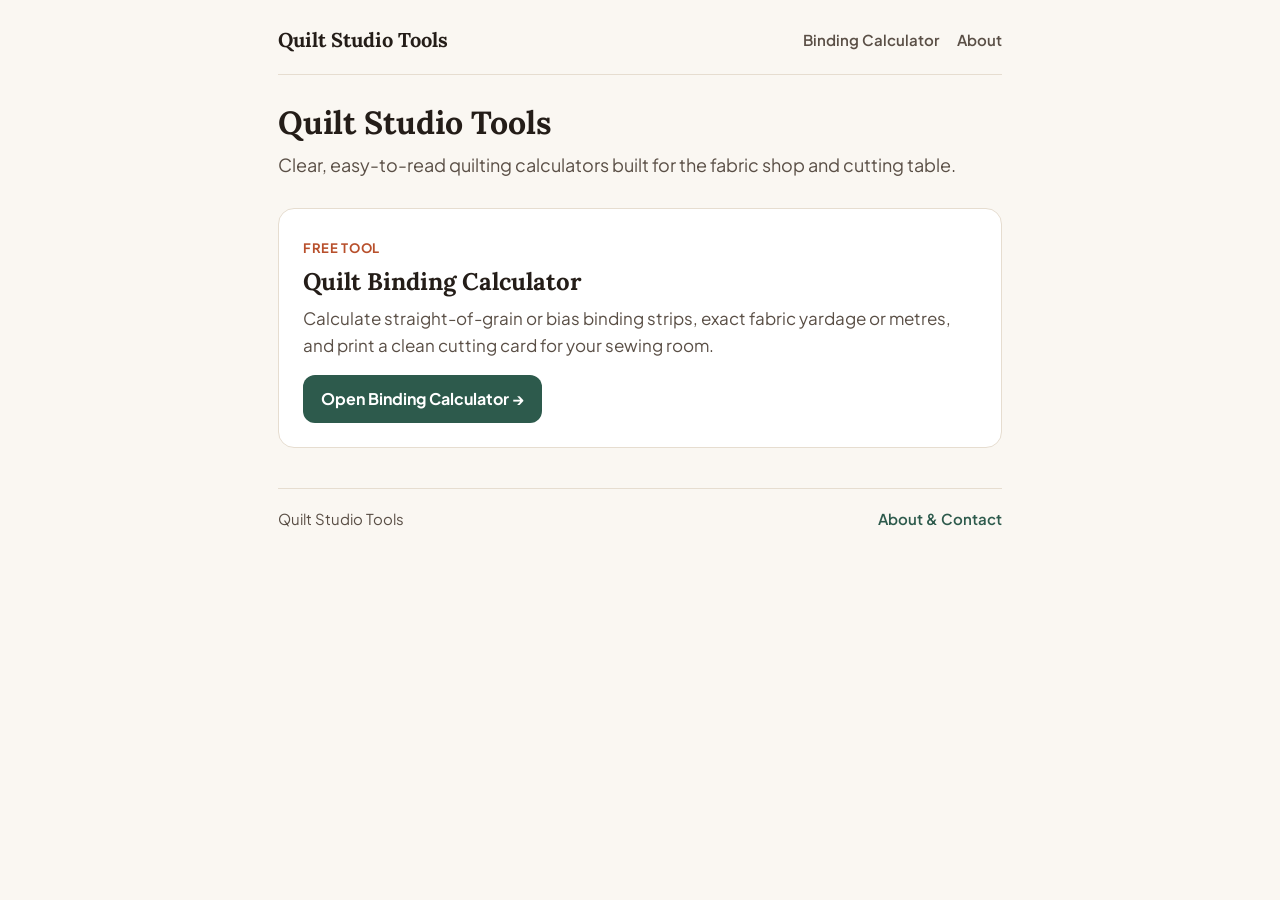
==== index.html @ 8af9d9d3 "Initial build: Quilt Binding Calculator static site" ====
<!DOCTYPE html>
<html lang="en">
<head>
  <meta charset="UTF-8" />
  <meta name="viewport" content="width=device-width, initial-scale=1.0" />
  <title>Quilt Studio Tools — Practical Quilting Calculators</title>
  <meta name="description" content="Simple, mobile-friendly quilting calculators designed for the fabric shop and sewing room." />
  <link rel="preconnect" href="https://fonts.googleapis.com" />
  <link rel="preconnect" href="https://fonts.gstatic.com" crossorigin />
  <link href="https://fonts.googleapis.com/css2?family=Lora:wght@600;700&family=Plus+Jakarta+Sans:wght@400;500;600;700&display=swap" rel="stylesheet" />
  <link rel="stylesheet" href="./shared/site.css" />
  <script defer src="./config/analytics.js"></script>
</head>
<body>
  <div class="wrap">
    <nav class="top-nav" aria-label="Primary navigation">
      <a class="brand" href="./">Quilt Studio Tools</a>
      <div class="nav-links">
        <a href="./quilt-binding-calculator/">Binding Calculator</a>
        <a href="./about/">About</a>
      </div>
    </nav>

    <header class="hero">
      <h1>Quilt Studio Tools</h1>
      <p>Clear, easy-to-read quilting calculators built for the fabric shop and cutting table.</p>
    </header>

    <main>
      <a class="tool-card" href="./quilt-binding-calculator/">
        <span class="tool-tag">Free Tool</span>
        <h2>Quilt Binding Calculator</h2>
        <p>Calculate straight-of-grain or bias binding strips, exact fabric yardage or metres, and print a clean cutting card for your sewing room.</p>
        <span class="tool-cta">Open Binding Calculator →</span>
      </a>
    </main>

    <footer class="site-footer">
      <span>Quilt Studio Tools</span>
      <a href="./about/">About &amp; Contact</a>
    </footer>
  </div>
</body>
</html>
---- shared/site.css ----
:root {
  --bg-page: #FAF7F2;
  --bg-card: #FFFFFF;
  --bg-subtle: #F4EFE6;
  --border-card: #E6DDD0;
  --text-primary: #241D18;
  --text-secondary: #5A4F46;
  --accent-green: #2D5A4C;
  --accent-green-hover: #23473C;
  --accent-terracotta: #B8502C;
  --font-serif: "Lora", Georgia, "Times New Roman", serif;
  --font-sans: "Plus Jakarta Sans", -apple-system, BlinkMacSystemFont, "Segoe UI", Roboto, sans-serif;
}

*,
*::before,
*::after {
  box-sizing: border-box;
}

body {
  margin: 0;
  background-color: var(--bg-page);
  color: var(--text-primary);
  font-family: var(--font-sans);
  font-size: 17px;
  line-height: 1.6;
  -webkit-font-smoothing: antialiased;
}

h1, h2 {
  font-family: var(--font-serif);
  margin: 0;
  line-height: 1.25;
}

p {
  margin: 0;
}

.wrap {
  max-width: 760px;
  margin: 0 auto;
  padding: 24px 18px 64px;
}

.top-nav {
  display: flex;
  align-items: center;
  justify-content: space-between;
  gap: 16px;
  padding-bottom: 18px;
  margin-bottom: 28px;
  border-bottom: 1px solid var(--border-card);
}

.brand {
  font-family: var(--font-serif);
  font-size: 20px;
  font-weight: 700;
  color: var(--text-primary);
  text-decoration: none;
}

.nav-links {
  display: flex;
  gap: 18px;
  font-size: 15px;
  font-weight: 600;
}

.nav-links a {
  color: var(--text-secondary);
  text-decoration: none;
}

.nav-links a:hover {
  color: var(--accent-green);
  text-decoration: underline;
}

.hero {
  margin-bottom: 28px;
}

.hero h1 {
  font-size: 32px;
  margin-bottom: 8px;
}

.hero p {
  color: var(--text-secondary);
  font-size: 18px;
}

.tool-card {
  display: block;
  background: var(--bg-card);
  border: 1.5px solid var(--border-card);
  border-radius: 16px;
  padding: 24px;
  text-decoration: none;
  color: inherit;
  transition: border-color 0.15s ease, transform 0.15s ease;
}

.tool-card:hover {
  border-color: var(--accent-green);
  transform: translateY(-1px);
}

.tool-tag {
  display: inline-block;
  font-size: 13px;
  font-weight: 700;
  text-transform: uppercase;
  letter-spacing: 0.05em;
  color: var(--accent-terracotta);
  margin-bottom: 8px;
}

.tool-card h2 {
  font-size: 24px;
  margin-bottom: 8px;
}

.tool-card p {
  color: var(--text-secondary);
  margin-bottom: 16px;
}

.tool-cta {
  display: inline-flex;
  align-items: center;
  min-height: 48px;
  padding: 10px 18px;
  border-radius: 12px;
  background: var(--accent-green);
  color: #FFFFFF;
  font-weight: 700;
  font-size: 16px;
}

.card {
  background: var(--bg-card);
  border: 1px solid var(--border-card);
  border-radius: 16px;
  padding: 24px;
}

.card p + p {
  margin-top: 14px;
}

.email-box {
  margin-top: 18px;
  padding: 14px 16px;
  background: var(--bg-subtle);
  border: 1px solid var(--border-card);
  border-radius: 12px;
  font-weight: 600;
}

.email-box a {
  color: var(--accent-green);
}

.site-footer {
  margin-top: 40px;
  padding-top: 18px;
  border-top: 1px solid var(--border-card);
  display: flex;
  justify-content: space-between;
  flex-wrap: wrap;
  gap: 12px;
  font-size: 15px;
  color: var(--text-secondary);
}

.site-footer a {
  color: var(--accent-green);
  text-decoration: none;
  font-weight: 600;
}
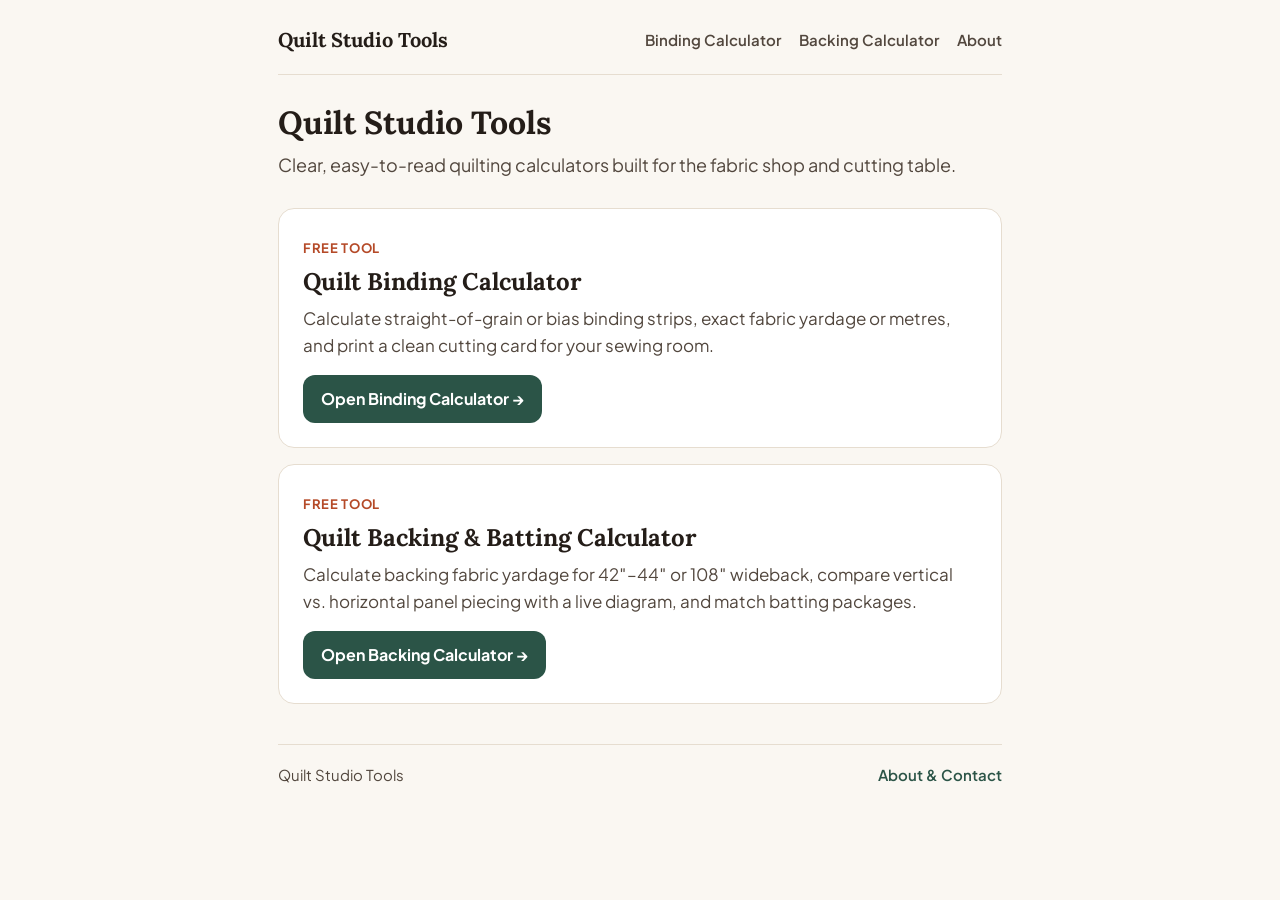
==== commit b2d1bf92: "feat(backing): add Quilt Backing & Batting Calculator + SEO & cross-links" ====
--- a/index.html
+++ b/index.html
@@ -17,6 +17,7 @@
       <a class="brand" href="./">Quilt Studio Tools</a>
       <div class="nav-links">
         <a href="./quilt-binding-calculator/">Binding Calculator</a>
+        <a href="./quilt-backing-calculator/">Backing Calculator</a>
         <a href="./about/">About</a>
       </div>
     </nav>
@@ -33,6 +34,13 @@
         <p>Calculate straight-of-grain or bias binding strips, exact fabric yardage or metres, and print a clean cutting card for your sewing room.</p>
         <span class="tool-cta">Open Binding Calculator →</span>
       </a>
+
+      <a class="tool-card" href="./quilt-backing-calculator/" style="margin-top: 16px;">
+        <span class="tool-tag">Free Tool</span>
+        <h2>Quilt Backing &amp; Batting Calculator</h2>
+        <p>Calculate backing fabric yardage for 42″–44″ or 108″ wideback, compare vertical vs. horizontal panel piecing with a live diagram, and match batting packages.</p>
+        <span class="tool-cta">Open Backing Calculator →</span>
+      </a>
     </main>
 
     <footer class="site-footer">
--- a/shared/site.css
+++ b/shared/site.css
@@ -4,10 +4,10 @@
   --bg-subtle: #F4EFE6;
   --border-card: #E6DDD0;
   --text-primary: #241D18;
-  --text-secondary: #5A4F46;
-  --accent-green: #2D5A4C;
-  --accent-green-hover: #23473C;
-  --accent-terracotta: #B8502C;
+  --text-secondary: #52473E;
+  --accent-green: #2B5447;
+  --accent-green-hover: #214238;
+  --accent-terracotta: #B54A28;
   --font-serif: "Lora", Georgia, "Times New Roman", serif;
   --font-sans: "Plus Jakarta Sans", -apple-system, BlinkMacSystemFont, "Segoe UI", Roboto, sans-serif;
 }
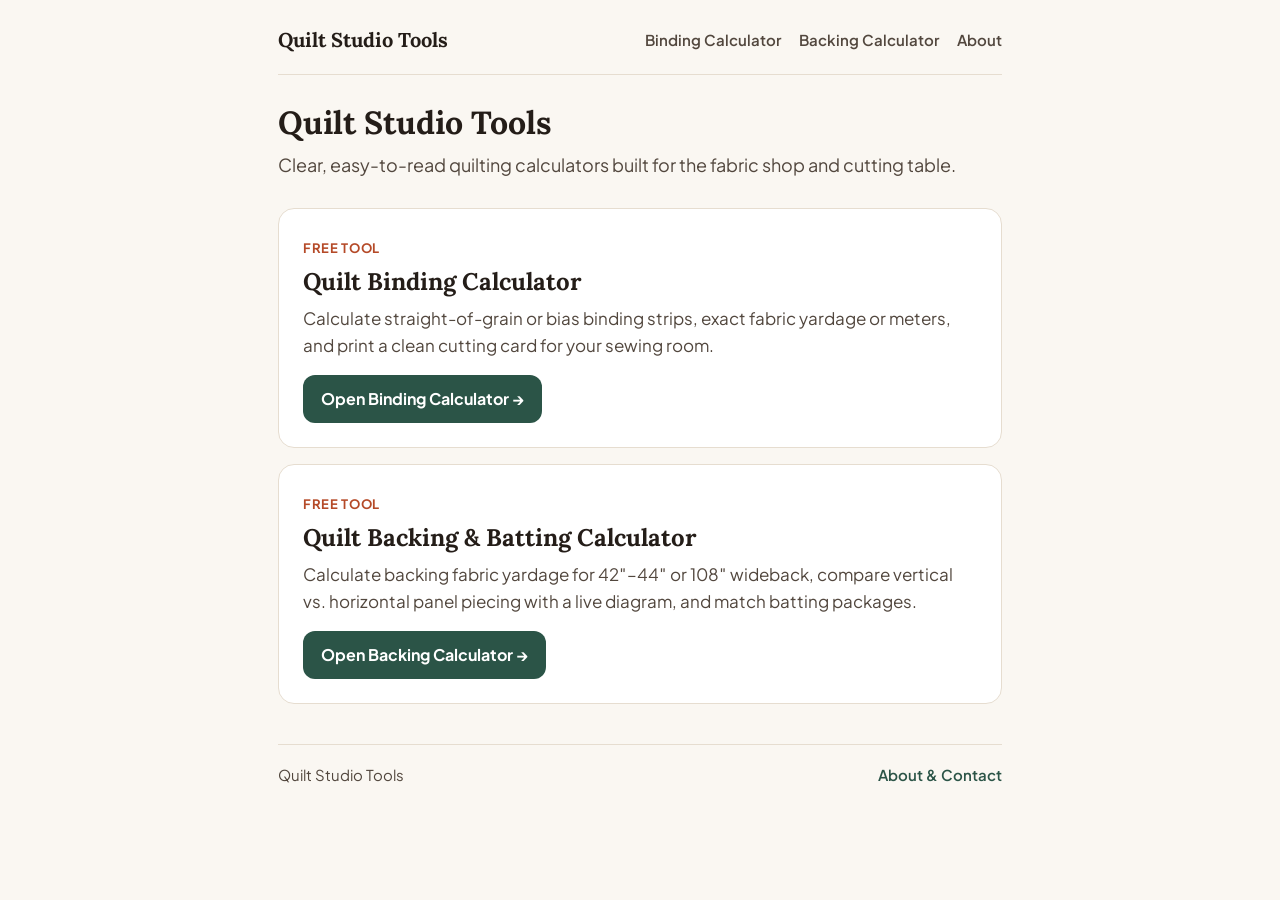
==== commit 19ddf189: "v1.3 evaluation fixes: +2" backing allowance, single-panel SVG/copy, presets, WOF drawer, OG tags, U" ====
--- a/index.html
+++ b/index.html
@@ -5,6 +5,12 @@
   <meta name="viewport" content="width=device-width, initial-scale=1.0" />
   <title>Quilt Studio Tools — Practical Quilting Calculators</title>
   <meta name="description" content="Simple, mobile-friendly quilting calculators designed for the fabric shop and sewing room." />
+  <meta property="og:title" content="Quilt Studio Tools — Practical Quilting Calculators" />
+  <meta property="og:description" content="Simple, mobile-friendly quilting calculators designed for the fabric shop and sewing room." />
+  <meta property="og:type" content="website" />
+  <meta property="og:url" content="https://tools.3145201.xyz/" />
+  <meta property="og:image" content="https://tools.3145201.xyz/og-cover.png" />
+  <meta name="twitter:card" content="summary_large_image" />
   <link rel="preconnect" href="https://fonts.googleapis.com" />
   <link rel="preconnect" href="https://fonts.gstatic.com" crossorigin />
   <link href="https://fonts.googleapis.com/css2?family=Lora:wght@600;700&family=Plus+Jakarta+Sans:wght@400;500;600;700&display=swap" rel="stylesheet" />
@@ -16,8 +22,8 @@
     <nav class="top-nav" aria-label="Primary navigation">
       <a class="brand" href="./">Quilt Studio Tools</a>
       <div class="nav-links">
-        <a href="./quilt-binding-calculator/">Binding Calculator</a>
-        <a href="./quilt-backing-calculator/">Backing Calculator</a>
+        <a href="./quilt-binding-calculator/">Binding<span class="nav-hide-sm"> Calculator</span></a>
+        <a href="./quilt-backing-calculator/">Backing<span class="nav-hide-sm"> Calculator</span></a>
         <a href="./about/">About</a>
       </div>
     </nav>
@@ -31,7 +37,7 @@
       <a class="tool-card" href="./quilt-binding-calculator/">
         <span class="tool-tag">Free Tool</span>
         <h2>Quilt Binding Calculator</h2>
-        <p>Calculate straight-of-grain or bias binding strips, exact fabric yardage or metres, and print a clean cutting card for your sewing room.</p>
+        <p>Calculate straight-of-grain or bias binding strips, exact fabric yardage or meters, and print a clean cutting card for your sewing room.</p>
         <span class="tool-cta">Open Binding Calculator →</span>
       </a>
 
--- a/shared/site.css
+++ b/shared/site.css
@@ -182,3 +182,31 @@
   text-decoration: none;
   font-weight: 600;
 }
+
+@media (max-width: 480px) {
+  .wrap {
+    padding: 18px 14px 56px;
+  }
+
+  .top-nav {
+    gap: 8px;
+    flex-wrap: nowrap;
+  }
+
+  .brand {
+    font-size: 16px;
+    white-space: nowrap;
+    flex-shrink: 0;
+  }
+
+  .nav-links {
+    gap: 12px;
+    font-size: 13.5px;
+    white-space: nowrap;
+    flex-shrink: 0;
+  }
+
+  .nav-hide-sm {
+    display: none;
+  }
+}
